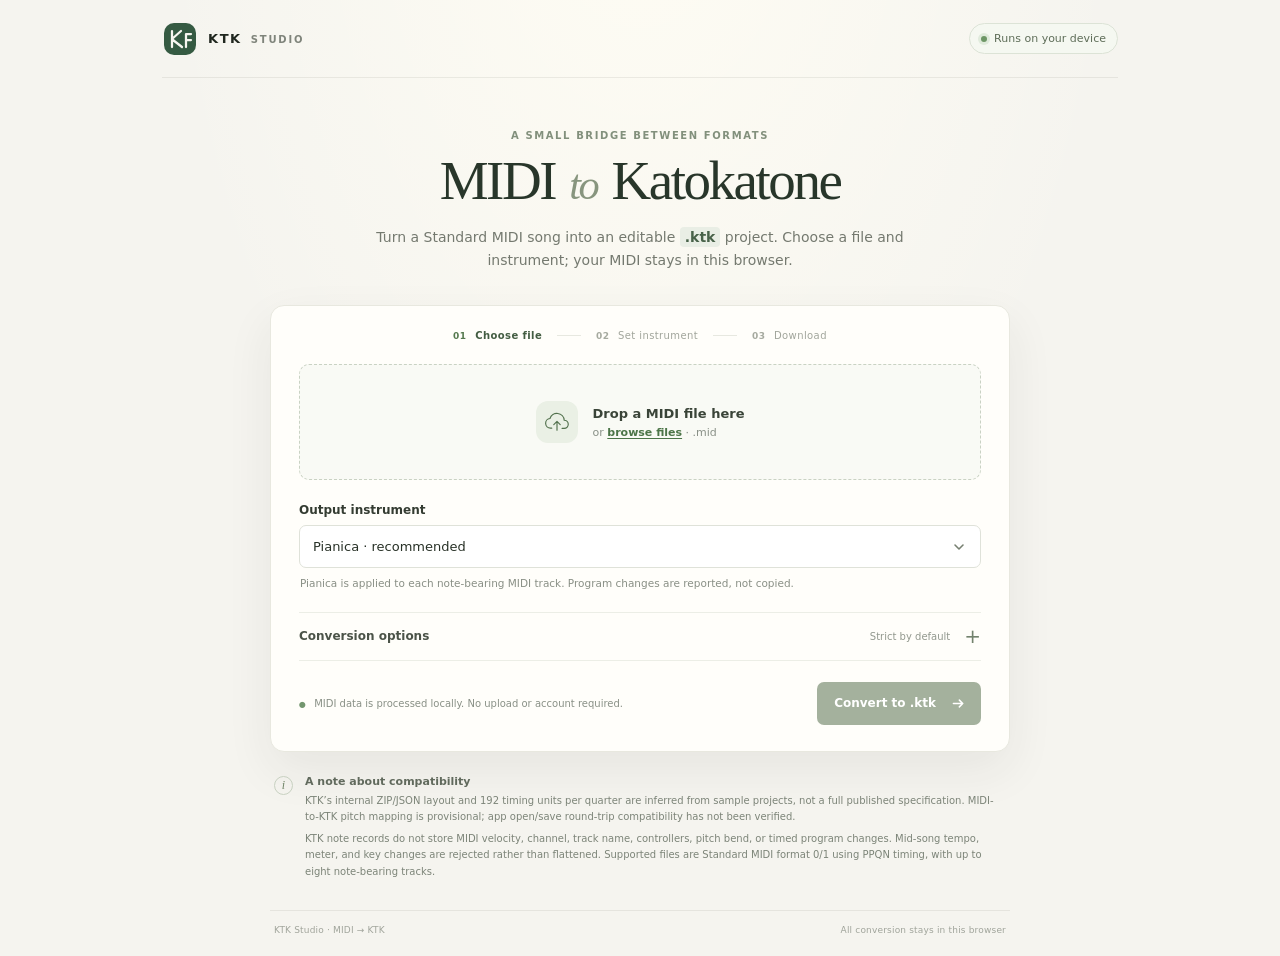
==== ktk-converter/index.html @ 4bbcc26d "Build MIDI Music Paths workflow hub" ====
<!doctype html>
<html lang="en">
<head>
  <meta charset="utf-8">
  <meta name="viewport" content="width=device-width, initial-scale=1">
  <meta name="theme-color" content="#f5f4ef">
  <meta name="description" content="Convert Standard MIDI files into Katokatone KTK projects locally in your browser.">
  <title>MIDI to Katokatone · KTK Studio</title>
  <link rel="stylesheet" href="./styles.css">
  <script type="module" src="./app.js"></script>
</head>
<body>
  <div class="shell">
    <header class="topbar">
      <a class="brand" href="./" aria-label="KTK Studio home">
        <span class="brand-mark" aria-hidden="true">
          <svg viewBox="0 0 36 36" fill="none"><rect x="2" y="2" width="32" height="32" rx="10" fill="currentColor"/><path d="M10 10v16m0-8 9-8m-8 9 9 7M24 13v13m0-13h5m-5 6h5" stroke="#F7F6F0" stroke-width="2.25" stroke-linecap="round" stroke-linejoin="round"/></svg>
        </span>
        <span class="brand-name">KTK <span>STUDIO</span></span>
      </a>
      <span class="local-badge"><span></span> Runs on your device</span>
    </header>

    <main>
      <section class="intro" aria-labelledby="page-title">
        <p class="eyebrow">A small bridge between formats</p>
        <h1 id="page-title">MIDI <span>to</span> Katokatone</h1>
        <p class="intro-copy">Turn a Standard MIDI song into an editable <code>.ktk</code> project. Choose a file and instrument; your MIDI stays in this browser.</p>
      </section>

      <section class="workspace-card" aria-label="MIDI conversion">
        <div class="steps" aria-hidden="true">
          <span class="step active"><b>01</b> Choose file</span><i></i><span class="step"><b>02</b> Set instrument</span><i></i><span class="step"><b>03</b> Download</span>
        </div>

        <div class="dropzone" id="dropzone" tabindex="0" role="button" aria-label="Choose a MIDI file or drop it here" aria-describedby="file-help">
          <input id="midi-file" type="file" aria-label="Choose MIDI file" accept=".mid,audio/midi,audio/x-midi" hidden>
          <span class="upload-art" aria-hidden="true">
            <svg viewBox="0 0 48 48" fill="none"><path d="M15 34.5h-2.25a8.25 8.25 0 0 1-.8-16.46A12.5 12.5 0 0 1 36.35 21a7 7 0 0 1-.1 14h-3.5M24 38V23m0 0-5.5 5.5M24 23l5.5 5.5" stroke="currentColor" stroke-width="2" stroke-linecap="round" stroke-linejoin="round"/></svg>
          </span>
          <div class="drop-copy">
            <strong id="file-title">Drop a MIDI file here</strong>
            <span id="file-help">or <span class="browse-link">browse files</span> · .mid</span>
          </div>
          <span class="file-chip" id="file-chip" hidden><span class="file-dot"></span><span id="file-name"></span><button id="remove-file" type="button" aria-label="Remove selected file">×</button></span>
        </div>

        <div class="form-row">
          <label class="field-label" for="instrument">Output instrument</label>
          <div class="select-wrap">
            <select id="instrument" name="instrument">
              <option value="pianica" selected>Pianica · recommended</option>
              <option value="piano">Piano</option>
              <option value="clarinet">Clarinet</option>
              <option value="drum-kit-1">Drum Kit 1</option>
              <option value="percussion-kit-2">Percussion Kit 2</option>
              <option value="auto">Auto-recognize (conservative)</option>
            </select>
            <svg aria-hidden="true" viewBox="0 0 16 16"><path d="m4 6 4 4 4-4" fill="none" stroke="currentColor" stroke-width="1.6" stroke-linecap="round" stroke-linejoin="round"/></svg>
          </div>
          <p class="field-hint" id="instrument-hint">Pianica is applied to each note-bearing MIDI track. Program changes are reported, not copied.</p>
        </div>

        <div class="auto-options" id="auto-options" hidden>
          <label class="field-label" for="fallback">If recognition is uncertain</label>
          <div class="select-wrap">
            <select id="fallback" name="fallback">
              <option value="pianica" selected>Use Pianica fallback</option>
              <option value="piano">Use Piano fallback</option>
              <option value="clarinet">Use Clarinet fallback</option>
              <option value="error">Stop instead of guessing</option>
            </select>
            <svg aria-hidden="true" viewBox="0 0 16 16"><path d="m4 6 4 4 4-4" fill="none" stroke="currentColor" stroke-width="1.6" stroke-linecap="round" stroke-linejoin="round"/></svg>
          </div>
          <p class="field-hint">Auto mode only matches exact normalized names or the configured GM program values Piano 0 and Clarinet 71. It is not sound-based.</p>
        </div>

        <details class="advanced">
          <summary><span>Conversion options</span><span class="summary-meta">Strict by default</span></summary>
          <div class="options-body">
            <label class="check-row">
              <input id="repair" type="checkbox">
              <span class="check-ui" aria-hidden="true"></span>
              <span><strong>Try best-effort note repair</strong><small>Off by default. Ignores unmatched note-offs and closes still-open notes at that track’s end-of-track tick. This changes malformed MIDI note structure; every repair is listed in the JSON report.</small></span>
            </label>
            <label class="check-row">
              <input id="exact" type="checkbox">
              <span class="check-ui" aria-hidden="true"></span>
              <span><strong>Reject off-grid timing</strong><small>Off by default. Uses nearest 192-unit KTK grid and reports any rounding; enable this to fail if a note start or length cannot be represented exactly.</small></span>
            </label>
            <div class="override-block">
              <label class="check-row">
                <input id="tempo-enabled" type="checkbox">
                <span class="check-ui" aria-hidden="true"></span>
                <span><strong>Override output tempo</strong><small>Opt-in. Changes only the KTK BPM; note ticks and lengths are not rescaled, so playback may be faster or slower.</small></span>
              </label>
              <label class="compact-field" for="tempo-override">Output BPM <input id="tempo-override" type="number" min="30" max="210" step="1" value="120" disabled></label>
            </div>
            <div class="advanced-field">
              <label class="compact-field" for="key-number">KTK key number <span>(only if MIDI includes a key signature)</span><input id="key-number" type="number" step="1" placeholder="Required when key signature is present"></label>
              <p class="field-hint">KTK’s numeric key mapping is unknown. This is never inferred from a MIDI key signature; set an explicit target value or conversion stops.</p>
            </div>
            <div class="advanced-field">
              <label class="compact-field" for="pitch-offset">Pitch offset <span>(semitones; default 0)</span><input id="pitch-offset" type="number" step="1" value="0"></label>
              <p class="field-hint">Serialized pitch is provisionally MIDI note number + this value. Accepted KTK pitch range and octave mapping are not fully verified.</p>
            </div>
          </div>
        </details>

        <div class="action-row">
          <p class="privacy-note"><span aria-hidden="true">●</span> MIDI data is processed locally. No upload or account required.</p>
          <button class="convert-button" id="convert" type="button" disabled><span>Convert to .ktk</span><svg aria-hidden="true" viewBox="0 0 20 20"><path d="M4 10h11m-4-4 4 4-4 4" fill="none" stroke="currentColor" stroke-width="1.8" stroke-linecap="round" stroke-linejoin="round"/></svg></button>
        </div>

        <div class="status" id="status" role="status" aria-live="polite" hidden></div>
        <section class="result" id="result" aria-labelledby="result-title" hidden>
          <div class="result-heading"><div><p class="eyebrow">Conversion complete</p><h2 id="result-title">Your project is ready</h2></div><span class="success-mark" aria-hidden="true">✓</span></div>
          <div class="stats" id="stats"></div>
          <div class="downloads">
            <button class="download-primary" id="download-ktk" type="button"><span class="download-icon" aria-hidden="true">↓</span> Download .ktk project</button>
            <button class="download-secondary" id="download-report" type="button">Download JSON report</button>
          </div>
          <p class="result-caveat" id="result-caveat"></p>
        </section>
      </section>

      <section class="limits" aria-labelledby="limits-title">
        <div class="limits-mark" aria-hidden="true">i</div>
        <div><h2 id="limits-title">A note about compatibility</h2>
          <p>KTK’s internal ZIP/JSON layout and 192 timing units per quarter are inferred from sample projects, not a full published specification. MIDI-to-KTK pitch mapping is provisional; app open/save round-trip compatibility has not been verified.</p>
          <p>KTK note records do not store MIDI velocity, channel, track name, controllers, pitch bend, or timed program changes. Mid-song tempo, meter, and key changes are rejected rather than flattened. Supported files are Standard MIDI format 0/1 using PPQN timing, with up to eight note-bearing tracks.</p>
        </div>
      </section>
    </main>
    <footer><span>KTK Studio · MIDI → KTK</span><span>All conversion stays in this browser</span></footer>
  </div>
</body>
</html>
---- ktk-converter/styles.css ----
:root{color-scheme:light;--ink:#20271f;--muted:#72786e;--line:#e6e7de;--paper:#f5f4ef;--card:#fffefa;--green:#355a42;--green-dark:#284a35;--soft-green:#edf2e9;--gold:#dfbd70;--danger:#a34438;--shadow:0 18px 48px rgba(41,48,36,.07);font-family:Inter,ui-sans-serif,system-ui,-apple-system,BlinkMacSystemFont,"Segoe UI",sans-serif}*{box-sizing:border-box}body{margin:0;background:radial-gradient(ellipse at 50% -20%,#fffdf4 0,transparent 54%),var(--paper);color:var(--ink);min-height:100vh}.shell{max-width:1020px;margin:0 auto;padding:0 32px}.topbar{height:78px;display:flex;align-items:center;justify-content:space-between;border-bottom:1px solid rgba(41,48,36,.08)}.brand{display:inline-flex;align-items:center;gap:10px;text-decoration:none;color:var(--ink)}.brand-mark{display:flex;width:36px;height:36px;color:var(--green)}.brand-mark svg{width:100%;height:100%}.brand-name{font-size:13px;font-weight:800;letter-spacing:.12em}.brand-name span{font-size:10px;color:#7f847b;letter-spacing:.18em;margin-left:3px}.local-badge{font-size:11px;color:#5e6d58;border:1px solid #dce3d6;border-radius:20px;padding:8px 11px;background:#f5f8f1;display:flex;align-items:center;gap:7px}.local-badge>span{width:6px;height:6px;border-radius:50%;background:#6d9666;box-shadow:0 0 0 3px #e0ebdc}.intro{text-align:center;padding:50px 0 32px}.eyebrow{text-transform:uppercase;letter-spacing:.16em;font-size:10px;line-height:1.5;font-weight:750;color:#82907c;margin:0 0 10px}.intro h1{font-family:Georgia,"Times New Roman",serif;font-size:clamp(38px,6vw,55px);line-height:1.03;letter-spacing:-.045em;font-weight:500;margin:0;color:#28362a}.intro h1 span{font-style:italic;color:#87957e;font-size:.77em;padding:0 3px}.intro-copy{font-size:14px;line-height:1.7;color:#74796f;max-width:540px;margin:16px auto 0}.intro-copy code{font:inherit;font-weight:700;color:#486249;background:#e9eee5;padding:2px 5px;border-radius:4px}.workspace-card{max-width:740px;margin:0 auto;background:var(--card);border:1px solid #e8e8df;border-radius:14px;box-shadow:var(--shadow);padding:24px 28px 26px}.steps{display:flex;justify-content:center;align-items:center;gap:15px;margin:0 auto 23px;color:#a1a59b}.step{font-size:10px;letter-spacing:.04em;white-space:nowrap}.step b{font-size:9px;color:#a6aa9f;margin-right:5px}.step.active{color:#435d42;font-weight:700}.step.active b{color:#55794e}.steps i{height:1px;width:24px;background:#e7e8e0}.dropzone{position:relative;min-height:116px;border:1px dashed #c9d2c3;border-radius:10px;background:#f9faf5;display:flex;align-items:center;justify-content:center;gap:15px;cursor:pointer;transition:border-color .18s,background .18s,transform .18s}.dropzone:hover,.dropzone:focus-visible,.dropzone.dragging{border-color:#75936d;background:#f2f6ed;outline:none}.dropzone.dragging{transform:scale(1.005)}.upload-art{width:42px;height:42px;border-radius:12px;background:#eaf0e5;color:#52714d;display:grid;place-items:center;flex:none}.upload-art svg{width:28px;height:28px}.drop-copy{display:grid;gap:5px}.drop-copy strong{font-size:13px;font-weight:650;color:#3a4438}.drop-copy>span{font-size:11px;color:#899087}.browse-link{color:#4c7548;text-decoration:underline;text-underline-offset:2px;font-weight:650}.file-chip{display:flex;align-items:center;gap:8px;max-width:75%;padding:7px 10px;border-radius:8px;border:1px solid #dce5d7;background:#fff;position:absolute;bottom:8px;right:9px;color:#4b5548;font-size:11px}.file-chip[hidden]{display:none}.file-dot{width:7px;height:7px;border-radius:50%;background:#709469;flex:none}.file-chip #file-name{overflow:hidden;text-overflow:ellipsis;white-space:nowrap}.file-chip button{border:0;background:transparent;color:#788175;font-size:18px;line-height:1;cursor:pointer;padding:0 1px}.form-row{margin:23px 0 0}.field-label{display:block;font-size:12px;font-weight:700;color:#343c32;margin:0 0 8px}.select-wrap{position:relative}.select-wrap select{appearance:none;width:100%;height:43px;padding:0 42px 0 13px;border:1px solid #dfe2d9;border-radius:7px;background:#fff;color:#283127;font:inherit;font-size:13px;cursor:pointer}.select-wrap select:focus,.compact-field input:focus{outline:3px solid rgba(101,140,89,.17);border-color:#73906b}.select-wrap svg{position:absolute;right:14px;top:14px;width:16px;height:16px;color:#778071;pointer-events:none}.field-hint{font-size:10.5px;line-height:1.55;color:#898f85;margin:7px 1px 0}.auto-options{margin:18px 0 0;padding:14px;background:#fafbf6;border:1px solid #eceee7;border-radius:8px}.auto-options[hidden]{display:none}.advanced{margin:20px 0 0;border-top:1px solid #eceee6;border-bottom:1px solid #eceee6}.advanced summary{min-height:47px;display:flex;align-items:center;justify-content:space-between;gap:14px;list-style:none;cursor:pointer;font-size:12px;font-weight:700;color:#4b5348}.advanced summary::-webkit-details-marker{display:none}.advanced summary::after{content:"+";font-weight:400;color:#72826d;font-size:20px;line-height:1}.advanced[open] summary::after{content:"−"}.summary-meta{margin-left:auto;color:#92988e;font-size:10px;font-weight:500}.options-body{padding:1px 0 15px;display:grid;gap:13px}.check-row{display:flex;align-items:flex-start;gap:10px;cursor:pointer}.check-row>input{position:absolute;opacity:0;width:1px;height:1px}.check-ui{flex:none;width:16px;height:16px;border:1px solid #cdd3c7;background:white;border-radius:4px;margin-top:1px;display:grid;place-items:center}.check-row input:checked+.check-ui{background:var(--green);border-color:var(--green)}.check-row input:checked+.check-ui:after{content:"";width:7px;height:4px;border-left:1.5px solid white;border-bottom:1.5px solid white;transform:rotate(-45deg) translateY(-1px)}.check-row input:focus-visible+.check-ui{outline:3px solid rgba(101,140,89,.22)}.check-row strong{display:block;font-size:11px;font-weight:650;color:#3d453a}.check-row small{display:block;color:#8a9086;font-size:10px;line-height:1.55;margin-top:3px;max-width:570px}.override-block{display:grid;grid-template-columns:1fr 125px;gap:15px;align-items:center;padding:11px 12px;border-radius:7px;background:#f8f8f2;border:1px solid #eeeee7}.compact-field{font-size:10px;color:#737b70;display:flex;flex-direction:column;gap:6px}.compact-field span{font-weight:400;color:#999e95}.compact-field input{height:34px;padding:0 9px;border:1px solid #dfe2d9;border-radius:6px;font:inherit;font-size:12px;color:#394337;background:#fff}.compact-field input:disabled{background:#f1f1ec;color:#a4a79f}.advanced-field{padding-top:11px;border-top:1px solid #eff0ea}.advanced-field .compact-field{max-width:100%;font-weight:650;color:#495046}.advanced-field input{font-weight:400;max-width:100%;margin-top:2px}.action-row{display:flex;align-items:center;justify-content:space-between;gap:18px;padding-top:21px}.privacy-note{font-size:10px;color:#899086;margin:0}.privacy-note span{font-size:8px;color:#73966e;margin-right:5px}.convert-button{height:43px;border:0;border-radius:7px;background:var(--green);color:#fff;font:inherit;font-size:12px;font-weight:700;padding:0 14px 0 17px;display:flex;align-items:center;gap:14px;cursor:pointer;transition:background .15s,transform .15s;white-space:nowrap}.convert-button svg{width:17px;height:17px}.convert-button:not(:disabled):hover{background:var(--green-dark);transform:translateY(-1px)}.convert-button:disabled{background:#a4b19d;cursor:not-allowed}.status{margin-top:15px;padding:11px 12px;border-radius:7px;font-size:11px;line-height:1.55;background:#f5f6f0;color:#697064;border:1px solid #e6e8e0}.status.error{background:#fff5f2;color:#93473c;border-color:#f1d9d4}.status[hidden],.result[hidden]{display:none}.result{margin-top:19px;padding:18px;border-radius:9px;border:1px solid #dce7d6;background:#f4f8f0}.result-heading{display:flex;align-items:center;justify-content:space-between}.result-heading .eyebrow{margin-bottom:4px}.result-heading h2{font-family:Georgia,"Times New Roman",serif;font-size:22px;font-weight:500;margin:0;color:#2e432e}.success-mark{width:28px;height:28px;border-radius:50%;background:#e0edd9;color:#4f784a;display:grid;place-items:center;font-weight:800}.stats{display:grid;grid-template-columns:repeat(4,1fr);gap:7px;margin:16px 0}.stat{background:#fff;border:1px solid #e7ebe2;border-radius:6px;padding:10px}.stat b{display:block;font-size:18px;color:#3c5e3b;font-weight:650}.stat span{font-size:9px;color:#8a9185}.downloads{display:flex;gap:8px}.downloads button{height:39px;border-radius:6px;padding:0 12px;font:inherit;font-size:11px;font-weight:650;cursor:pointer}.download-primary{border:1px solid var(--green);background:var(--green);color:white}.download-primary:hover{background:var(--green-dark)}.download-icon{font-size:16px;margin-right:5px}.download-secondary{border:1px solid #d9e0d4;background:#fff;color:#4d6149}.download-secondary:hover{border-color:#94aa8a}.result-caveat{font-size:10px;line-height:1.5;color:#7d8578;margin:11px 0 0}.limits{max-width:740px;display:flex;gap:12px;margin:23px auto 0;padding:0 4px;color:#7c8478}.limits-mark{width:19px;height:19px;flex:none;border:1px solid #c8d1c1;border-radius:50%;display:grid;place-items:center;color:#6f8466;font:italic 12px Georgia;margin-top:1px}.limits h2{font-size:11px;font-weight:700;color:#616a5d;margin:0 0 5px}.limits p{font-size:10px;line-height:1.65;margin:0 0 5px;max-width:700px}footer{max-width:740px;margin:25px auto 0;padding:14px 4px 21px;border-top:1px solid rgba(41,48,36,.08);display:flex;justify-content:space-between;color:#a0a49b;font-size:9px;letter-spacing:.02em}
@media(max-width:650px){.shell{padding:0 17px}.topbar{height:66px}.intro{padding:40px 0 25px}.intro-copy{font-size:13px;max-width:430px}.workspace-card{padding:19px 17px 20px}.steps{gap:8px}.step{font-size:9px}.steps i{width:13px}.dropzone{min-height:108px}.action-row{align-items:stretch;flex-direction:column-reverse;gap:12px}.convert-button{justify-content:center}.privacy-note{text-align:center}.override-block{grid-template-columns:1fr 95px;gap:9px}.stats{grid-template-columns:repeat(2,1fr)}.downloads{flex-direction:column}.downloads button{width:100%}.limits{margin-top:20px}footer{gap:14px;align-items:flex-start}footer span:last-child{text-align:right}}
@media(prefers-reduced-motion:reduce){*,*::before,*::after{scroll-behavior:auto!important;transition:none!important}}
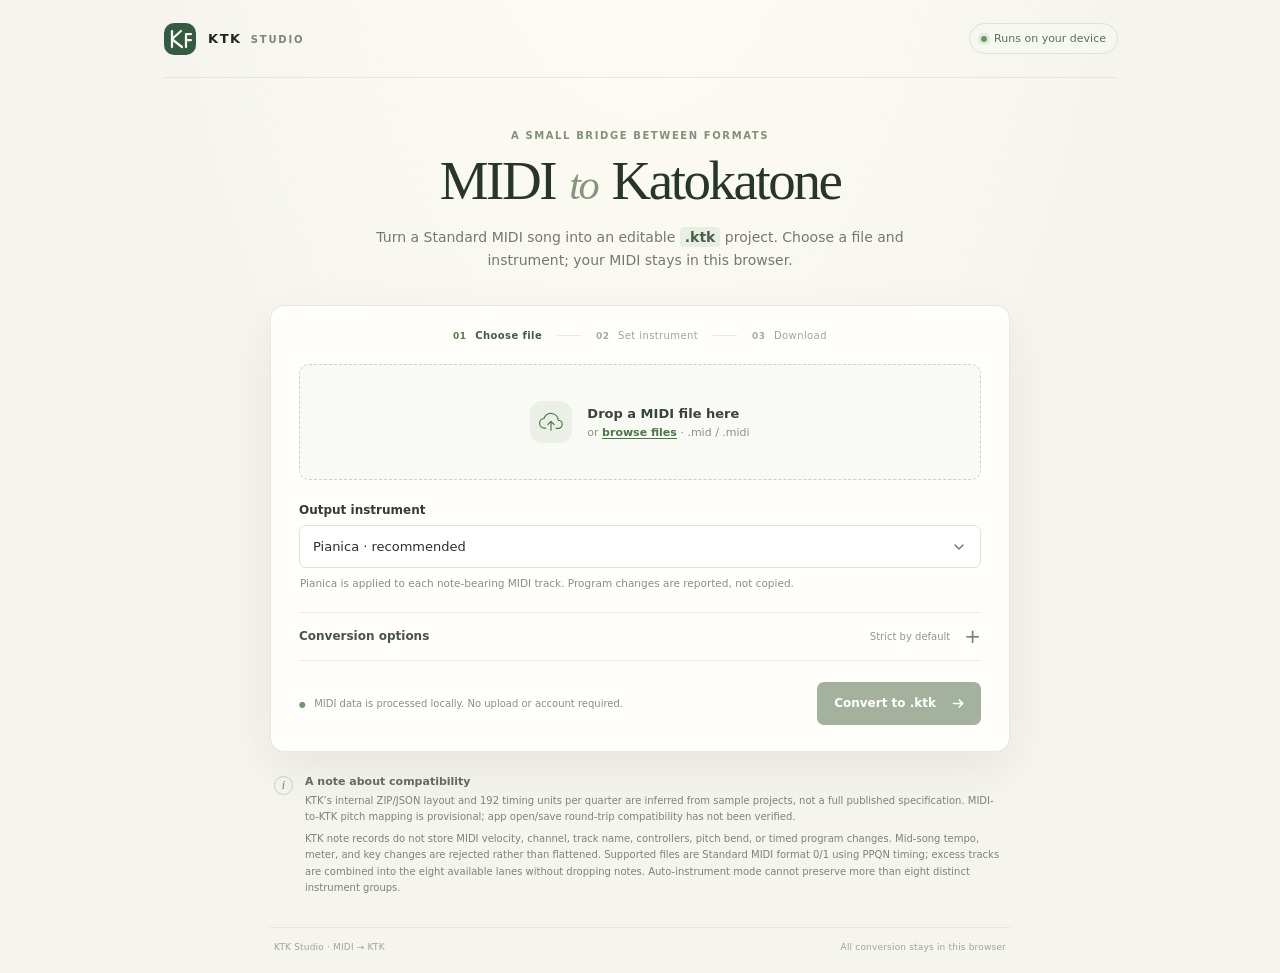
==== commit ce6fe082: "Add in-browser MIDI player and full-song exports" ====
--- a/ktk-converter/index.html
+++ b/ktk-converter/index.html
@@ -4,6 +4,7 @@
   <meta charset="utf-8">
   <meta name="viewport" content="width=device-width, initial-scale=1">
   <meta name="theme-color" content="#f5f4ef">
+  <link rel="icon" type="image/svg+xml" href="/favicon.svg">
   <meta name="description" content="Convert Standard MIDI files into Katokatone KTK projects locally in your browser.">
   <title>MIDI to Katokatone · KTK Studio</title>
   <link rel="stylesheet" href="./styles.css">
@@ -34,13 +35,13 @@
         </div>
 
         <div class="dropzone" id="dropzone" tabindex="0" role="button" aria-label="Choose a MIDI file or drop it here" aria-describedby="file-help">
-          <input id="midi-file" type="file" aria-label="Choose MIDI file" accept=".mid,audio/midi,audio/x-midi" hidden>
+          <input id="midi-file" type="file" aria-label="Choose MIDI file" accept=".mid,.midi,audio/midi,audio/x-midi" hidden>
           <span class="upload-art" aria-hidden="true">
             <svg viewBox="0 0 48 48" fill="none"><path d="M15 34.5h-2.25a8.25 8.25 0 0 1-.8-16.46A12.5 12.5 0 0 1 36.35 21a7 7 0 0 1-.1 14h-3.5M24 38V23m0 0-5.5 5.5M24 23l5.5 5.5" stroke="currentColor" stroke-width="2" stroke-linecap="round" stroke-linejoin="round"/></svg>
           </span>
           <div class="drop-copy">
             <strong id="file-title">Drop a MIDI file here</strong>
-            <span id="file-help">or <span class="browse-link">browse files</span> · .mid</span>
+            <span id="file-help">or <span class="browse-link">browse files</span> · .mid / .midi</span>
           </div>
           <span class="file-chip" id="file-chip" hidden><span class="file-dot"></span><span id="file-name"></span><button id="remove-file" type="button" aria-label="Remove selected file">×</button></span>
         </div>
@@ -128,7 +129,7 @@
         <div class="limits-mark" aria-hidden="true">i</div>
         <div><h2 id="limits-title">A note about compatibility</h2>
           <p>KTK’s internal ZIP/JSON layout and 192 timing units per quarter are inferred from sample projects, not a full published specification. MIDI-to-KTK pitch mapping is provisional; app open/save round-trip compatibility has not been verified.</p>
-          <p>KTK note records do not store MIDI velocity, channel, track name, controllers, pitch bend, or timed program changes. Mid-song tempo, meter, and key changes are rejected rather than flattened. Supported files are Standard MIDI format 0/1 using PPQN timing, with up to eight note-bearing tracks.</p>
+          <p>KTK note records do not store MIDI velocity, channel, track name, controllers, pitch bend, or timed program changes. Mid-song tempo, meter, and key changes are rejected rather than flattened. Supported files are Standard MIDI format 0/1 using PPQN timing; excess tracks are combined into the eight available lanes without dropping notes. Auto-instrument mode cannot preserve more than eight distinct instrument groups.</p>
         </div>
       </section>
     </main>
